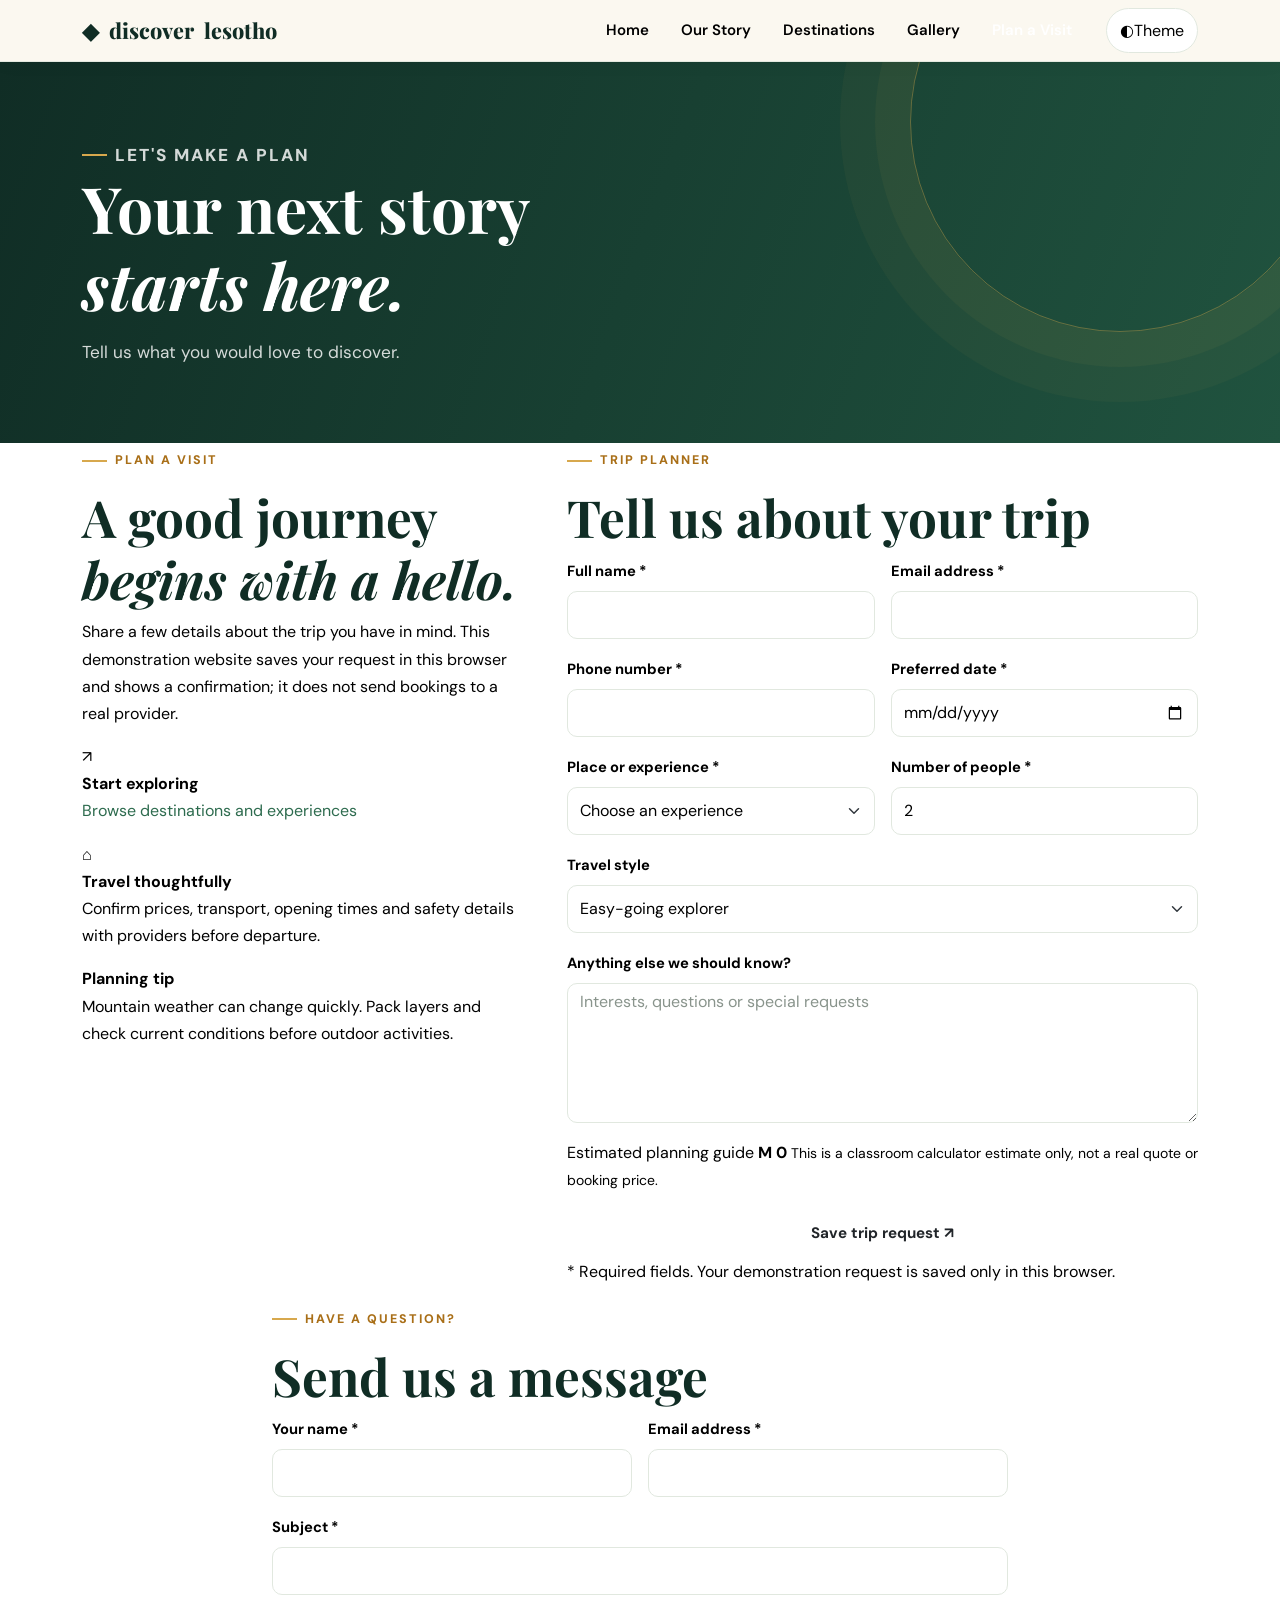
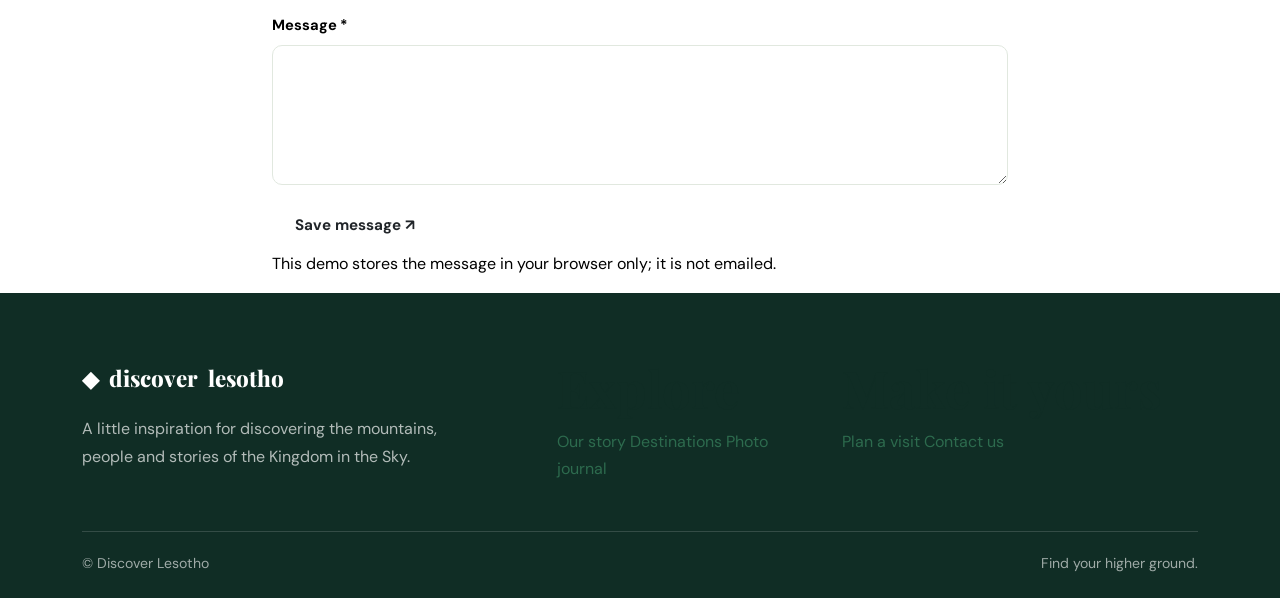
==== contact.html @ ea997140 "Add files via upload" ====
<!DOCTYPE html>
<html lang="en">
<head>
    <meta charset="UTF-8">
    <meta name="viewport" content="width=device-width, initial-scale=1">

    <meta
        name="description"
        content="Start planning a Lesotho trip or send Discover Lesotho a message."
    >

    <title>Plan a Visit | Discover Lesotho</title>

    <link rel="preconnect" href="https://fonts.googleapis.com">
    <link rel="preconnect" href="https://fonts.gstatic.com" crossorigin>

    <link
        href="https://fonts.googleapis.com/css2?family=DM+Sans:wght@400;500;600;700&family=Playfair+Display:wght@500;600;700&display=swap"
        rel="stylesheet"
    >

    <link
        href="https://cdn.jsdelivr.net/npm/bootstrap@5.3.3/dist/css/bootstrap.min.css"
        rel="stylesheet"
    >

    <link rel="stylesheet" href="css/style.css">

    <script src="script.js" defer></script>
</head>

<body>
    
    <a class="skip-link" href="#main-content">
        Skip to content
    </a>

    
    <nav
        class="navbar navbar-expand-lg site-nav sticky-top"
        aria-label="Main navigation"
    >
        <div class="container">

            <a class="navbar-brand brand-mark" href="index.html">
                <span class="brand-symbol">◆</span>
                discover<span>lesotho</span>
            </a>

            <button
                class="navbar-toggler"
                type="button"
                data-bs-toggle="collapse"
                data-bs-target="#mainNav"
                aria-controls="mainNav"
                aria-expanded="false"
                aria-label="Toggle navigation"
            >
                <span class="navbar-toggler-icon"></span>
            </button>

            <div class="collapse navbar-collapse" id="mainNav">
                <ul class="navbar-nav ms-auto align-items-lg-center gap-lg-1">

                    <li class="nav-item">
                        <a class="nav-link" href="index.html">Home</a>
                    </li>

                    <li class="nav-item">
                        <a class="nav-link" href="about.html">
                            Our Story
                        </a>
                    </li>

                    <li class="nav-item">
                        <a class="nav-link" href="destinations.html">
                            Destinations
                        </a>
                    </li>

                    <li class="nav-item">
                        <a class="nav-link" href="gallery.html">
                            Gallery
                        </a>
                    </li>

                    <li class="nav-item">
                        <a
                            class="nav-link active"
                            aria-current="page"
                            href="contact.html"
                        >
                            Plan a Visit
                        </a>
                    </li>

                    <li class="nav-item ms-lg-2">
                        <button
                            class="theme-toggle"
                            type="button"
                            data-theme-toggle
                            aria-label="Switch colour theme"
                        >
                            ◐ <span>Theme</span>
                        </button>
                    </li>

                </ul>
            </div>
        </div>
    </nav>

    <!-- Main Content -->
    <main id="main-content">

        <!-- Page Hero -->
        <section class="page-hero contact-hero">
            <div class="container">
                <p class="eyebrow light-eyebrow">
                    Let's make a plan
                </p>

                <h1>
                    Your next story<br>
                    <em>starts here.</em>
                </h1>

                <p>
                    Tell us what you would love to discover.
                </p>
            </div>
        </section>

        
        <section class="section-space">
            <div class="container">
                <div class="row g-5">

                    
                    <div class="col-lg-5">
                        <p class="eyebrow">Plan a visit</p>

                        <h2 class="section-title">
                            A good journey<br>
                            <em>begins with a hello.</em>
                        </h2>

                        <p class="section-lead">
                            Share a few details about the trip you have
                            in mind. This demonstration website saves
                            your request in this browser and shows a
                            confirmation; it does not send bookings to
                            a real provider.
                        </p>

                        <div class="contact-detail">
                            <span class="contact-icon">↗</span>

                            <div>
                                <strong>Start exploring</strong>

                                <p>
                                    <a href="destinations.html">
                                        Browse destinations and experiences
                                    </a>
                                </p>
                            </div>
                        </div>

                        <div class="contact-detail">
                            <span class="contact-icon">⌂</span>

                            <div>
                                <strong>Travel thoughtfully</strong>

                                <p>
                                    Confirm prices, transport, opening
                                    times and safety details with
                                    providers before departure.
                                </p>
                            </div>
                        </div>

                        <div class="notice-card">
                            <strong>Planning tip</strong>

                            <p>
                                Mountain weather can change quickly.
                                Pack layers and check current conditions
                                before outdoor activities.
                            </p>
                        </div>
                    </div>

                    
                    <div class="col-lg-7">
                        <div class="form-card">

                            <p class="eyebrow">Trip planner</p>

                            <h2 class="form-title">
                                Tell us about your trip
                            </h2>

                            <div
                                id="booking-alert"
                                class="alert d-none"
                                role="status"
                                aria-live="polite"
                            ></div>

                            <form id="booking-form" novalidate>
                                <div class="row g-3">

                                    <div class="col-md-6">
                                        <label
                                            class="form-label"
                                            for="booking-name"
                                        >
                                            Full name *
                                        </label>

                                        <input
                                            class="form-control"
                                            id="booking-name"
                                            name="name"
                                            type="text"
                                            autocomplete="name"
                                            minlength="2"
                                            required
                                        >

                                        <div class="invalid-feedback">
                                            Please enter your name
                                            (at least 2 characters).
                                        </div>
                                    </div>

                                    <div class="col-md-6">
                                        <label
                                            class="form-label"
                                            for="booking-email"
                                        >
                                            Email address *
                                        </label>

                                        <input
                                            class="form-control"
                                            id="booking-email"
                                            name="email"
                                            type="email"
                                            autocomplete="email"
                                            required
                                        >

                                        <div class="invalid-feedback">
                                            Enter a valid email address.
                                        </div>
                                    </div>

                                    <div class="col-md-6">
                                        <label
                                            class="form-label"
                                            for="booking-phone"
                                        >
                                            Phone number *
                                        </label>

                                        <input
                                            class="form-control"
                                            id="booking-phone"
                                            name="phone"
                                            type="tel"
                                            autocomplete="tel"
                                            inputmode="tel"
                                            pattern="[0-9+() -]{7,20}"
                                            required
                                        >

                                        <div class="invalid-feedback">
                                            Enter a phone number with
                                            at least 7 digits.
                                        </div>
                                    </div>

                                    <div class="col-md-6">
                                        <label
                                            class="form-label"
                                            for="booking-date"
                                        >
                                            Preferred date *
                                        </label>

                                        <input
                                            class="form-control"
                                            id="booking-date"
                                            name="date"
                                            type="date"
                                            required
                                        >

                                        <div class="invalid-feedback">
                                            Choose today or a future date.
                                        </div>
                                    </div>

                                    <div class="col-md-6">
                                        <label
                                            class="form-label"
                                            for="booking-place"
                                        >
                                            Place or experience *
                                        </label>

                                        <select
                                            class="form-select"
                                            id="booking-place"
                                            name="place"
                                            required
                                        >
                                            <option value="">
                                                Choose an experience
                                            </option>

                                            <option>
                                                Maletsunyane Falls
                                            </option>

                                            <option>
                                                Katse Dam
                                            </option>

                                            <option>
                                                Highland Passes
                                            </option>

                                            <option>
                                                Sehlabathebe
                                            </option>

                                            <option>
                                                Maseru culture
                                            </option>

                                            <option>
                                                Pony trekking
                                            </option>

                                            <option>
                                                Not sure yet
                                            </option>
                                        </select>

                                        <div class="invalid-feedback">
                                            Please select an experience.
                                        </div>
                                    </div>

                                    <div class="col-md-6">
                                        <label
                                            class="form-label"
                                            for="booking-guests"
                                        >
                                            Number of people *
                                        </label>

                                        <input
                                            class="form-control"
                                            id="booking-guests"
                                            name="guests"
                                            type="number"
                                            min="1"
                                            max="30"
                                            value="2"
                                            required
                                        >

                                        <div class="invalid-feedback">
                                            Choose between 1 and 30 people.
                                        </div>
                                    </div>

                                    <div class="col-12">
                                        <label
                                            class="form-label"
                                            for="booking-style"
                                        >
                                            Travel style
                                        </label>

                                        <select
                                            class="form-select"
                                            id="booking-style"
                                            name="style"
                                        >
                                            <option value="standard">
                                                Easy-going explorer
                                            </option>

                                            <option value="adventure">
                                                Outdoor adventure
                                            </option>

                                            <option value="culture">
                                                Culture and heritage
                                            </option>

                                            <option value="family">
                                                Family-friendly trip
                                            </option>
                                        </select>
                                    </div>

                                    <div class="col-12">
                                        <label
                                            class="form-label"
                                            for="booking-notes"
                                        >
                                            Anything else we should know?
                                        </label>

                                        <textarea
                                            class="form-control"
                                            id="booking-notes"
                                            name="notes"
                                            rows="3"
                                            maxlength="500"
                                            placeholder="Interests, questions or special requests"
                                        ></textarea>
                                    </div>

                                    <!-- Estimated Cost -->
                                    <div class="col-12">
                                        <div class="estimate-box">
                                            <span>
                                                Estimated planning guide
                                            </span>

                                            <strong id="booking-estimate">
                                                M 0
                                            </strong>

                                            <small>
                                                This is a classroom calculator
                                                estimate only, not a real
                                                quote or booking price.
                                            </small>
                                        </div>
                                    </div>

                                    <!-- Submit Trip Request -->
                                    <div class="col-12">
                                        <button
                                            class="btn btn-forest w-100"
                                            type="submit"
                                        >
                                            Save trip request
                                            <span aria-hidden="true">↗</span>
                                        </button>

                                        <p class="form-footnote">
                                            * Required fields. Your
                                            demonstration request is saved
                                            only in this browser.
                                        </p>
                                    </div>

                                </div>
                            </form>
                        </div>
                    </div>

                </div>
            </div>
        </section>

        
        <section
            class="contact-form-section section-space"
            id="contact-form"
        >
            <div class="container">
                <div class="row justify-content-center">

                    <div class="col-lg-8">
                        <div class="form-card">

                            <p class="eyebrow">Have a question?</p>

                            <h2 class="form-title">
                                Send us a message
                            </h2>

                            <div
                                id="contact-alert"
                                class="alert d-none"
                                role="status"
                                aria-live="polite"
                            ></div>

                            <form
                                id="contact-form-element"
                                novalidate
                            >
                                <div class="row g-3">

                                    <div class="col-md-6">
                                        <label
                                            class="form-label"
                                            for="contact-name"
                                        >
                                            Your name *
                                        </label>

                                        <input
                                            class="form-control"
                                            id="contact-name"
                                            name="name"
                                            type="text"
                                            autocomplete="name"
                                            minlength="2"
                                            required
                                        >

                                        <div class="invalid-feedback">
                                            Please enter your name.
                                        </div>
                                    </div>

                                    <div class="col-md-6">
                                        <label
                                            class="form-label"
                                            for="contact-email"
                                        >
                                            Email address *
                                        </label>

                                        <input
                                            class="form-control"
                                            id="contact-email"
                                            name="email"
                                            type="email"
                                            autocomplete="email"
                                            required
                                        >

                                        <div class="invalid-feedback">
                                            Enter a valid email address.
                                        </div>
                                    </div>

                                    <div class="col-12">
                                        <label
                                            class="form-label"
                                            for="contact-subject"
                                        >
                                            Subject *
                                        </label>

                                        <input
                                            class="form-control"
                                            id="contact-subject"
                                            name="subject"
                                            type="text"
                                            minlength="3"
                                            required
                                        >

                                        <div class="invalid-feedback">
                                            Please add a short subject.
                                        </div>
                                    </div>

                                    <div class="col-12">
                                        <label
                                            class="form-label"
                                            for="contact-message"
                                        >
                                            Message *
                                        </label>

                                        <textarea
                                            class="form-control"
                                            id="contact-message"
                                            name="message"
                                            rows="4"
                                            minlength="10"
                                            maxlength="1000"
                                            required
                                        ></textarea>

                                        <div class="invalid-feedback">
                                            Please write at least
                                            10 characters.
                                        </div>
                                    </div>

                                    <!-- Submit Contact Message -->
                                    <div class="col-12">
                                        <button
                                            class="btn btn-forest"
                                            type="submit"
                                        >
                                            Save message
                                            <span aria-hidden="true">↗</span>
                                        </button>

                                        <p class="form-footnote">
                                            This demo stores the message
                                            in your browser only; it is
                                            not emailed.
                                        </p>
                                    </div>

                                </div>
                            </form>

                        </div>
                    </div>

                </div>
            </div>
        </section>

    </main>

    
    <footer class="site-footer">
        <div class="container">
            <div class="row g-4">

                <div class="col-lg-5">
                    <a
                        class="navbar-brand brand-mark footer-brand"
                        href="index.html"
                    >
                        <span class="brand-symbol">◆</span>
                        discover<span>lesotho</span>
                    </a>

                    <p class="footer-description">
                        A little inspiration for discovering the mountains,
                        people and stories of the Kingdom in the Sky.
                    </p>
                </div>

                <div class="col-6 col-lg-3">
                    <h2 class="footer-heading">Explore</h2>

                    <a href="about.html">Our story</a>
                    <a href="destinations.html">Destinations</a>
                    <a href="gallery.html">Photo journal</a>
                </div>

                <div class="col-6 col-lg-4">
                    <h2 class="footer-heading">Make it yours</h2>

                    <a href="contact.html">Plan a visit</a>
                    <a href="#contact-form">Contact us</a>
                </div>

            </div>

            <div class="footer-bottom">
                <span>
                    © <span data-year></span> Discover Lesotho
                </span>

                <span>Find your higher ground.</span>
            </div>
        </div>
    </footer>

    <!-- Bootstrap JavaScript -->
    <script src="https://cdn.jsdelivr.net/npm/bootstrap@5.3.3/dist/js/bootstrap.bundle.min.js"></script>
</body>
</html>
---- css/style.css ----
@import url('https://fonts.googleapis.com/css2?family=DM+Sans:wght@400;500;600;700;800&family=Playfair+Display:wght@500;600;700;800&display=swap');

   

:root {
  --green-950: #102d25;
  --green-900: #153d31;
  --green-800: #20533
  f;
  --green-700: #2d6b4e;
  --green-600: #39845d;
  --green-100: #e5f0e7;
  --green-50: #f3f8f3;

  --gold-700: #a96f18;
  --gold-600: #c18b2e;
  --gold-500: #d7a84d;
  --gold-100: #f8edcf;

  --cream: #fbf8f0
  --ink: #1d2924;
  --muted: #68756d;
  --border: #e1e8df;
  --surface: #ffffff;
  --surface-soft: #f5f7f2;

  --shadow-sm: 0 5px 18px rgba(16, 45, 37, 0.07);
  --shadow-md: 0 14px 35px rgba(16, 45, 37, 0.12);
  --shadow-lg: 0 22px 55px rgba(16, 45, 37, 0.2);

  --radius-sm: 10px;
  --radius-md: 18px;
  --radius-lg: 28px;
  --radius-pill: 999px;

  --transition: 0.25s ease;
}

  

* {
  box-sizing: border-box;
}

html {
  scroll-behavior: smooth;
  scroll-padding-top: 90px;
}

body {
  margin: 0;
  background: var(--cream);
  color: var(--ink);
  font-family: 'DM Sans', sans-serif;
  font-size: 16px;
  line-height: 1.7;
  transition: background-color var(--transition), color var(--transition);
}

img {
  display: block;
  max-width: 100%;
}

a {
  color: var(--green-700);
  text-decoration: none;
  transition: color var(--transition);
}

a:hover {
  color: var(--gold-700);
}

button,
input,
select,
textarea {
  font: inherit;
}

button {
  cursor: pointer;
}

h1,
h2,
h3,
h4,
h5,
h6 {
  margin-top: 0;
  color: var(--green-950);
  font-family: 'Playfair Display', serif;
  font-weight: 700;
  line-height: 1.2;
}

h1 {
  font-size: clamp(2.5rem, 6vw, 5rem);
}

h2 {
  font-size: clamp(2rem, 4vw, 3.2rem);
}

h3 {
  font-size: clamp(1.35rem, 2.5vw, 1.8rem);
}

p {
  margin-top: 0;
}

::selection {
  background: var(--gold-500);
  color: var(--green-950);
}

:focus-visible {
  outline: 3px solid var(--gold-500);
  outline-offset: 4px;
}


   

.skip-link {
  position: absolute;
  top: -100px;
  left: 16px;
  z-index: 2000;
  padding: 12px 18px;
  border-radius: var(--radius-sm);
  background: var(--green-950);
  color: #ffffff;
}

.skip-link:focus {
  top: 12px;
}


   

.site-nav {
  position: sticky;
  top: 0;
  z-index: 1030;
  background: rgba(251, 248, 240, 0.96);
  border-bottom: 1px solid rgba(225, 232, 223, 0.9);
  box-shadow: 0 3px 16px rgba(16, 45, 37, 0.04);
  backdrop-filter: blur(14px);
}

.site-nav .navbar {
  padding-top: 13px;
  padding-bottom: 13px;
}

.site-nav .navbar-brand {
  display: inline-flex;
  align-items: center;
  gap: 10px;
  color: var(--green-950);
  font-family: 'Playfair Display', serif;
  font-size: 1.35rem;
  font-weight: 800;
}

.brand-mark {
  display: inline-grid;
  width: 40px;
  height: 40px;
  place-items: center;
  border-radius: 13px;
  background: var(--green-800);
  color: var(--gold-500);
  font-family: 'DM Sans', sans-serif;
  font-weight: 800;
}

.site-nav .navbar-nav {
  align-items: center;
  gap: 5px;
}

.site-nav .nav-link {
  padding: 9px 14px !important;
  border-radius: var(--radius-pill);
  color: var(--ink);
  font-size: 0.94rem;
  font-weight: 600;
  transition: all var(--transition);
}

.site-nav .nav-link:hover,
.site-nav .nav-link:focus {
  background: var(--green-100);
  color: var(--green-800);
  transform: translateY(-1px);
}

.site-nav .nav-link.active {
  background: var(--green-800);
  color: #ffffff;
}

.theme-toggle {
  display: inline-flex;
  align-items: center;
  justify-content: center;
  min-width: 43px;
  min-height: 43px;
  margin-left: 8px;
  padding: 8px 13px;
  border: 1px solid var(--border);
  border-radius: var(--radius-pill);
  background: var(--surface);
  color: var(--ink);
  transition: all var(--transition);
}

.theme-toggle:hover {
  border-color: var(--gold-500);
  background: var(--gold-100);
  transform: rotate(-5deg);
}


  

.btn {
  padding: 12px 22px;
  border-radius: var(--radius-pill);
  font-size: 0.95rem;
  font-weight: 700;
  transition: transform var(--transition), box-shadow var(--transition), background-color var(--transition);
}

.btn:hover {
  transform: translateY(-2px);
}

.btn-primary {
  border: 1px solid var(--green-800);
  background: var(--green-800);
  color: #ffffff;
}

.btn-primary:hover,
.btn-primary:focus {
  border-color: var(--green-950);
  background: var(--green-950);
  color: #ffffff;
  box-shadow: var(--shadow-sm);
}

.btn-outline-primary {
  border: 1px solid var(--green-800);
  background: transparent;
  color: var(--green-800);
}

.btn-outline-primary:hover,
.btn-outline-primary:focus {
  border-color: var(--green-800);
  background: var(--green-800);
  color: #ffffff;
}

.btn-gold {
  border: 1px solid var(--gold-500);
  background: var(--gold-500);
  color: var(--green-950);
}

.btn-gold:hover,
.btn-gold:focus {
  border-color: var(--gold-600);
  background: var(--gold-600);
  color: #ffffff;
}

.btn-light {
  border: 1px solid #ffffff;
  background: #ffffff;
  color: var(--green-950);
}

.btn-light:hover {
  background: var(--gold-100);
  color: var(--green-950);
}



.section {
  padding: 85px 0;
}

.section-sm {
  padding: 55px 0;
}

.section-heading {
  max-width: 760px;
  margin: 0 auto 42px;
  text-align: center;
}

.section-heading h2 {
  margin-bottom: 15px;
}

.section-heading > p:not(.eyebrow) {
  margin-bottom: 0;
  color: var(--muted);
}

.eyebrow {
  display: inline-flex;
  align-items: center;
  gap: 8px;
  margin-bottom: 16px;
  color: var(--gold-700);
  font-size: 0.78rem;
  font-weight: 800;
  letter-spacing: 2px;
  text-transform: uppercase;
}

.eyebrow::before {
  width: 25px;
  height: 2px;
  flex-shrink: 0;
  background: var(--gold-500);
  content: '';
}

.text-muted-custom {
  color: var(--muted);
}

.bg-soft {
  background: var(--surface-soft);
}

.rounded-custom {
  border-radius: var(--radius-lg);
}


.hero {
  position: relative;
  display: flex;
  min-height: 660px;
  align-items: center;
  overflow: hidden;
  padding: 90px 0;
  background:
    linear-gradient(
      90deg,
      rgba(10, 32, 25, 0.88) 0%,
      rgba(10, 32, 25, 0.68) 48%,
      rgba(10, 32, 25, 0.22) 100%
    ),
    url('../images/afriski.jpeg') center 45% / cover no-repeat;
  color: #ffffff;
}

.hero::after {
  position: absolute;
  right: -100px;
  bottom: -180px;
  width: 450px;
  height: 450px;
  border: 1px solid rgba(255, 255, 255, 0.18);
  border-radius: 50%;
  content: '';
  pointer-events: none;
}

.hero-content {
  position: relative;
  z-index: 1;
  max-width: 760px;
}

.hero .eyebrow {
  color: var(--gold-500);
}

.hero h1 {
  max-width: 800px;
  margin-bottom: 24px;
  color: #ffffff;
  font-size: clamp(3rem, 7vw, 6rem);
  letter-spacing: -2px;
}

.hero h1 span {
  color: var(--gold-500);
}

.hero p {
  max-width: 650px;
  margin-bottom: 30px;
  color: rgba(255, 255, 255, 0.9);
  font-size: clamp(1rem, 2vw, 1.2rem);
}

.hero-actions {
  display: flex;
  flex-wrap: wrap;
  gap: 13px;
}

.hero-note {
  display: flex;
  align-items: center;
  gap: 10px;
  margin-top: 35px;
  color: rgba(255, 255, 255, 0.86);
  font-size: 0.9rem;
}

.hero-note strong {
  color: var(--gold-500);
}



.page-hero {
  position: relative;
  display: flex;
  min-height: 320px;
  align-items: center;
  overflow: hidden;
  padding: 75px 0;
  background: linear-gradient(110deg, #102d25, #20533f);
  color: #ffffff;
}

.page-hero::after {
  position: absolute;
  top: -150px;
  right: -50px;
  width: 420px;
  height: 420px;
  border: 1px solid rgba(215, 168, 77, 0.4);
  border-radius: 50%;
  box-shadow: 0 0 0 35px rgba(215, 168, 77, 0.05), 0 0 0 70px rgba(215, 168, 77, 0.04);
  content: '';
  pointer-events: none;
}

.page-hero .container {
  position: relative;
  z-index: 1;
}

.page-hero h1 {
  margin-bottom: 15px;
  color: #ffffff;
  font-size: clamp(2.5rem, 5vw, 4.3rem);
}

.page-hero p {
  max-width: 690px;
  margin-bottom: 0;
  color: rgba(255, 255, 255, 0.82);
  font-size: 1.08rem;
}


   

.destination-card,
.feature-card,
.service-card,
.activity-card {
  height: 100%;
  overflow: hidden;
  border: 1px solid var(--border);
  border-radius: var(--radius-md);
  background: var(--surface);
  box-shadow: var(--shadow-sm);
  transition: transform var(--transition), box-shadow var(--transition), border-color var(--transition);
}

.destination-card:hover,
.feature-card:hover,
.service-card:hover,
.activity-card:hover {
  transform: translateY(-7px);
  border-color: rgba(193, 139, 46, 0.55);
  box-shadow: var(--shadow-md);
}

.destination-card img,
.feature-card img,
.service-card img,
.activity-card img {
  width: 100%;
  height: 240px;
  object-fit: cover;
  transition: transform 0.5s ease;
}

.destination-card:hover img,
.feature-card:hover img,
.service-card:hover img,
.activity-card:hover img {
  transform: scale(1.045);
}

.card-image-wrap {
  position: relative;
  overflow: hidden;
}

.card-image-wrap img {
  width: 100%;
  height: 240px;
  object-fit: cover;
}

.card-tag {
  position: absolute;
  right: 14px;
  bottom: 14px;
  padding: 6px 12px;
  border: 1px solid rgba(255, 255, 255, 0.4);
  border-radius: var(--radius-pill);
  background: rgba(16, 45, 37, 0.88);
  color: #ffffff;
  font-size: 0.75rem;
  font-weight: 700;
  backdrop-filter: blur(8px);
}

.card-body-custom {
  padding: 24px;
}

.card-body-custom h3 {
  margin-bottom: 12px;
}

.card-body-custom p {
  margin-bottom: 18px;
  color: var(--muted);
}

.card-link {
  display: inline-flex;
  align-items: center;
  gap: 8px;
  color: var(--green-700);
  font-weight: 800;
}

.card-link:hover {
  gap: 13px;
  color: var(--gold-700);
}


.about-image {
  width: 100%;
  min-height: 360px;
  max-height: 540px;
  border-radius: var(--radius-lg);
  object-fit: cover;
  box-shadow: var(--shadow-md);
}

.about-content h2 {
  margin-bottom: 20px;
}

.about-content p {
  color: var(--muted);
}

.about-highlight {
  display: flex;
  gap: 14px;
  align-items: flex-start;
  margin-top: 25px;
}

.about-highlight-icon {
  display: grid;
  flex: 0 0 48px;
  width: 48px;
  height: 48px;
  place-items: center;
  border-radius: 15px;
  background: var(--green-100);
  color: var(--green-800);
  font-size: 1.25rem;
}

.about-highlight h3 {
  margin-bottom: 5px;
  font-family: 'DM Sans', sans-serif;
  font-size: 1.05rem;
  font-weight: 800;
}

.about-highlight p {
  margin-bottom: 0;
  font-size: 0.95rem;
}



.destinations-section {
  padding-top: 75px;
  padding-bottom: 75px;
  background: var(--cream);
}

.destinations-section .section-heading {
  max-width: 800px;
  margin: 0 auto 38px;
}

.destinations-section .section-heading h2 {
  margin-bottom: 18px;
}

.destinations-section .section-heading > p:not(.eyebrow) {
  color: var(--muted);
}



.search-container {
  max-width: 720px;
  margin: 0 auto 25px;
  padding: 22px;
  border: 1px solid var(--border);
  border-radius: var(--radius-md);
  background: var(--surface);
  box-shadow: var(--shadow-sm);
}

.search-container .form-label {
  display: block;
  margin-bottom: 10px;
  color: var(--ink);
  font-size: 0.94rem;
  font-weight: 700;
}

#destination-search {
  width: 100%;
  min-height: 52px;
  padding: 12px 17px;
  border: 1px solid var(--border);
  border-radius: var(--radius-sm);
  background: var(--surface-soft);
  color: var(--ink);
  transition: border-color var(--transition), box-shadow var(--transition);
}

#destination-search::placeholder {
  color: #89948c;
}

#destination-search:focus {
  border-color: var(--green-600);
  outline: none;
  box-shadow: 0 0 0 4px rgba(57, 132, 93, 0.13);
}

/* Category filter buttons */

.destinations-section .filter-buttons {
  display: flex;
  flex-wrap: wrap;
  justify-content: center;
  gap: 10px;
  margin: 0 0 24px;
}

.destinations-section .filter-buttons button {
  min-width: 85px;
  padding: 10px 20px;
  border: 1px solid var(--border);
  border-radius: var(--radius-pill);
  background: var(--surface);
  color: var(--ink);
  font-size: 0.9rem;
  font-weight: 700;
  transition: background-color var(--transition), color var(--transition), border-color var(--transition), transform var(--transition);
}

.destinations-section .filter-buttons button:hover {
  transform: translateY(-2px);
  border-color: var(--green-700);
  background: var(--green-100);
  color: var(--green-800);
}

.destinations-section .filter-buttons button.active {
  border-color: var(--green-800);
  background: var(--green-800);
  color: #ffffff;
}

.destinations-section .filter-buttons button:focus-visible {
  outline: 3px solid var(--gold-500);
  outline-offset: 3px;
}

/* Result count */

#results-count {
  margin: 0 0 25px;
  color: var(--muted);
  font-size: 0.93rem;
  font-weight: 600;
}



#destination-grid {
  align-items: stretch;
}



#destination-grid .destination-item {
  display: flex;
  min-width: 0;
  animation: destinationAppear 0.4s ease both;
}

#destination-grid .destination-card {
  display: flex;
  width: 100%;
  height: 100%;
  flex-direction: column;
  overflow: hidden;
  border: 1px solid var(--border);
  border-radius: var(--radius-md);
  background: var(--surface);
  box-shadow: var(--shadow-sm);
  transition: transform var(--transition), box-shadow var(--transition), border-color var(--transition);
}

#destination-grid .destination-card:hover {
  transform: translateY(-7px);
  border-color: rgba(193, 139, 46, 0.6);
  box-shadow: var(--shadow-md);
}

/* Destination photographs */

#destination-grid .destination-card > img {
  display: block;
  width: 100%;
  height: 245px;
  flex-shrink: 0;
  object-fit: cover;
  transition: transform 0.55s ease;
}

#destination-grid .destination-card:hover > img {
  transform: scale(1.045);
}



#destination-grid .destination-card .card-body {
  display: flex;
  flex: 1;
  flex-direction: column;
  align-items: flex-start;
  padding: 25px;
}

#destination-grid .destination-card .eyebrow {
  margin-bottom: 12px;
  font-size: 0.7rem;
  letter-spacing: 1.4px;
}

#destination-grid .destination-card .card-title {
  margin-bottom: 13px;
  color: var(--green-950);
  font-family: 'Playfair Display', serif;
  font-size: 1.55rem;
  font-weight: 700;
}

#destination-grid .destination-card .card-text {
  flex: 1;
  margin-bottom: 22px;
  color: var(--muted);
  font-size: 0.95rem;
  line-height: 1.8;
}

#destination-grid .destination-card .btn {
  margin-top: auto;
  align-self: flex-start;
}



#no-results {
  margin-top: 25px;
  padding: 40px 20px;
  border: 1px dashed var(--border);
  border-radius: var(--radius-md);
  background: var(--surface-soft);
  color: var(--muted);
  text-align: center;
}

#no-results[hidden] {
  display: none !important;
}

#no-results h3 {
  margin-bottom: 10px;
  color: var(--green-950);
  font-size: 1.5rem;
}

#no-results p {
  margin-bottom: 0;
}

@keyframes destinationAppear {
  from {
    opacity: 0;
    transform: translateY(12px);
  }


  to {
    opacity: 1;
    transform: translateY(0);
  }
}


   

.gallery-grid {
  display: grid;
  grid-template-columns: repeat(3, minmax(0, 1fr));
  gap: 20px;
}

.gallery-item {
  position: relative;
  min-width: 0;
  overflow: hidden;
  border: 1px solid var(--border);
  border-radius: var(--radius-md);
  background: var(--surface);
  box-shadow: var(--shadow-sm);
  transition: transform var(--transition), box-shadow var(--transition);
}

.gallery-item:hover {
  transform: translateY(-5px);
  box-shadow: var(--shadow-md);
}

.gallery-image-button {
  position: relative;
  display: block;
  width: 100%;
  overflow: hidden;
  padding: 0;
  border: 0;
  background: var(--green-950);
  text-align: left;
}

.gallery-image-button img {
  width: 100%;
  height: 260px;
  object-fit: cover;
  transition: transform 0.55s ease, opacity var(--transition);
}

.gallery-image-button:hover img {
  opacity: 0.86;
  transform: scale(1.07);
}

.gallery-image-button::after {
  position: absolute;
  right: 16px;
  bottom: 16px;
  display: grid;
  width: 42px;
  height: 42px;
  place-items: center;
  border: 1px solid rgba(255, 255, 255, 0.4);
  border-radius: 50%;
  background: rgba(16, 45, 37, 0.82);
  color: #ffffff;
  content: '+';
  font-size: 1.6rem;
  line-height: 1;
  transition: transform var(--transition);
}

.gallery-image-button:hover::after {
  transform: rotate(90deg);
}

.gallery-caption {
  padding: 17px 19px;
}

.gallery-caption h3 {
  margin-bottom: 5px;
  font-family: 'DM Sans', sans-serif;
  font-size: 1.05rem;
  font-weight: 800;
}

.gallery-caption p {
  margin-bottom: 0;
  color: var(--muted);
  font-size: 0.9rem;
}

.gallery-modal-image {
  width: 100%;
  max-height: 75vh;
  border-radius: var(--radius-sm);
  object-fit: contain;
}



.form-panel {
  padding: clamp(24px, 4vw, 42px);
  border: 1px solid var(--border);
  border-radius: var(--radius-lg);
  background: var(--surface);
  box-shadow: var(--shadow-md);
}

.form-panel h2 {
  margin-bottom: 12px;
}

.form-panel > p {
  margin-bottom: 28px;
  color: var(--muted);
}

.form-label {
  margin-bottom: 7px;
  color: var(--ink);
  font-size: 0.92rem;
  font-weight: 700;
}

.form-control,
.form-select {
  min-height: 48px;
  border: 1px solid var(--border);
  border-radius: var(--radius-sm);
  background-color: var(--surface);
  color: var(--ink);
}

textarea.form-control {
  min-height: 140px;
  resize: vertical;
}

.form-control::placeholder {
  color: #89948c;
}

.form-control:focus,
.form-select:focus {
  border-color: var(--green-600);
  background-color: var(--surface);
  color: var(--ink);
  box-shadow: 0 0 0 4px rgba(57, 132, 93, 0.13);
}

.form-text {
  color: var(--muted);
}

.form-check-input:checked {
  border-color: var(--green-700);
  background-color: var(--green-700);
}

.form-alert {
  margin-top: 18px;
  padding: 14px 16px;
  border-radius: var(--radius-sm);
}

.booking-estimate {
  display: flex;
  align-items: center;
  justify-content: space-between;
  gap: 15px;
  margin-top: 20px;
  padding: 18px;
  border: 1px solid rgba(193, 139, 46, 0.4);
  border-radius: var(--radius-md);
  background: var(--gold-100);
  color: var(--green-950);
}

.booking-estimate strong {
  font-size: 1.35rem;
}


   

.contact-card {
  height: 100%;
  padding: 25px;
  border: 1px solid var(--border);
  border-radius: var(--radius-md);
  background: var(--surface);
  transition: transform var(--transition), box-shadow var(--transition);
}

.contact-card:hover {
  transform: translateY(-4px);
  box-shadow: var(--shadow-sm);
}

.contact-card-icon {
  display: grid;
  width: 50px;
  height: 50px;
  margin-bottom: 18px;
  place-items: center;
  border-radius: 15px;
  background: var(--green-100);
  color: var(--green-800);
  font-size: 1.3rem;
}

.contact-card h3 {
  margin-bottom: 8px;
  font-family: 'DM Sans', sans-serif;
  font-size: 1.08rem;
  font-weight: 800;
}

.contact-card p {
  margin-bottom: 0;
  color: var(--muted);
}


   

.cta-section {
  position: relative;
  overflow: hidden;
  padding: 75px 0;
  background:
    radial-gradient(circle at 90% 15%, rgba(215, 168, 77, 0.18), transparent 25%),
    var(--green-900);
  color: #ffffff;
}

.cta-section h2 {
  margin-bottom: 15px;
  color: #ffffff;
}

.cta-section p {
  max-width: 650px;
  margin-bottom: 25px;
  color: rgba(255, 255, 255, 0.8);
}

.cta-section .eyebrow {
  color: var(--gold-500);
}



.accordion-item {
  overflow: hidden;
  border: 1px solid var(--border);
  background: var(--surface);
}

.accordion-item:first-of-type {
  border-radius: var(--radius-sm) var(--radius-sm) 0 0;
}

.accordion-item:last-of-type {
  border-radius: 0 0 var(--radius-sm) var(--radius-sm);
}

.accordion-button {
  padding: 18px 20px;
  background: var(--surface);
  color: var(--ink);
  font-weight: 700;
}

.accordion-button:not(.collapsed) {
  background: var(--green-100);
  color: var(--green-900);
  box-shadow: none;
}

.accordion-button:focus {
  border-color: var(--green-600);
  box-shadow: 0 0 0 3px rgba(57, 132, 93, 0.13);
}

.accordion-body {
  background: var(--surface);
  color: var(--muted);
}


   

.table-responsive {
  overflow-x: auto;
  border: 1px solid var(--border);
  border-radius: var(--radius-md);
}

.table {
  margin-bottom: 0;
  color: var(--ink);
  vertical-align: middle;
}

.table thead th {
  padding: 15px;
  border-bottom: 0;
  background: var(--green-900);
  color: #ffffff;
  font-size: 0.9rem;
  white-space: nowrap;
}

.table tbody td {
  padding: 14px 15px;
  border-color: var(--border);
  background: var(--surface);
}



.site-footer {
  padding: 65px 0 22px;
  background: #102d25;
  color: rgba(255, 255, 255, 0.78);
}

.site-footer h3,
.site-footer h4 {
  margin-bottom: 18px;
  color: #ffffff;
  font-family: 'DM Sans', sans-serif;
  font-size: 1.05rem;
  font-weight: 800;
}

.footer-brand {
  display: inline-flex;
  align-items: center;
  gap: 10px;
  margin-bottom: 17px;
  color: #ffffff;
  font-family: 'Playfair Display', serif;
  font-size: 1.4rem;
  font-weight: 800;
}

.footer-brand:hover {
  color: var(--gold-500);
}

.footer-description {
  max-width: 360px;
  color: rgba(255, 255, 255, 0.68);
}

.footer-links {
  display: grid;
  gap: 10px;
  padding: 0;
  list-style: none;
}

.footer-links a {
  color: rgba(255, 255, 255, 0.75);
}

.footer-links a:hover {
  padding-left: 4px;
  color: var(--gold-500);
}

.footer-bottom {
  display: flex;
  flex-wrap: wrap;
  align-items: center;
  justify-content: space-between;
  gap: 12px;
  margin-top: 45px;
  padding-top: 20px;
  border-top: 1px solid rgba(255, 255, 255, 0.15);
  color: rgba(255, 255, 255, 0.6);
  font-size: 0.88rem;
}

.footer-bottom p {
  margin-bottom: 0;
}


   

.badge-soft {
  display: inline-block;
  padding: 6px 11px;
  border-radius: var(--radius-pill);
  background: var(--green-100);
  color: var(--green-800);
  font-size: 0.78rem;
  font-weight: 800;
}

.divider-gold {
  width: 65px;
  height: 4px;
  margin: 18px 0 22px;
  border-radius: var(--radius-pill);
  background: var(--gold-500);
}

.shadow-custom {
  box-shadow: var(--shadow-md);
}


   

body.dark-mode {
  --cream: #111a16;
  --ink: #edf3ee;
  --muted: #a8b7ad;
  --border: #304238;
  --surface: #1a2620;
  --surface-soft: #202f27;
  --green-950: #e8f0e9;
  --green-900: #d9e8dc;
  --green-800: #b6d4bd;
  --green-700: #9cc5a6;
  --green-100: #293d30;
  --green-50: #1a2620;
  --gold-100: #3b3322;

  background: var(--cream);
  color: var(--ink);
}

body.dark-mode h1,
body.dark-mode h2,
body.dark-mode h3,
body.dark-mode h4,
body.dark-mode h5,
body.dark-mode h6 {
  color: var(--green-950);
}

body.dark-mode .site-nav {
  background: rgba(17, 26, 22, 0.96);
  border-bottom-color: var(--border);
}

body.dark-mode .site-nav .navbar-brand,
body.dark-mode .site-nav .nav-link {
  color: var(--ink);
}

body.dark-mode .site-nav .nav-link:hover,
body.dark-mode .site-nav .nav-link:focus {
  background: var(--green-100);
  color: var(--green-950);
}

body.dark-mode .site-nav .nav-link.active {
  background: var(--green-700);
  color: #101a14;
}

body.dark-mode .theme-toggle {
  border-color: var(--border);
  background: var(--surface);
  color: var(--ink);
}

body.dark-mode .theme-toggle:hover {
  background: var(--gold-100);
}

body.dark-mode .btn-primary {
  border-color: var(--green-700);
  background: var(--green-700);
  color: #101a14;
}

body.dark-mode .btn-primary:hover {
  border-color: var(--green-800);
  background: var(--green-800);
  color: #101a14;
}

body.dark-mode .btn-outline-primary {
  border-color: var(--green-700);
  color: var(--green-800);
}

body.dark-mode .btn-outline-primary:hover {
  background: var(--green-700);
  color: #101a14;
}

body.dark-mode .hero {
  background:
    linear-gradient(
      90deg,
      rgba(7, 17, 12, 0.88) 0%,
      rgba(7, 17, 12, 0.67) 48%,
      rgba(7, 17, 12, 0.28) 100%
    ),
    url('../images/afriski.jpeg') center 45% / cover no-repeat;
}

body.dark-mode .page-hero {
  background: linear-gradient(110deg, #0d2018, #1b3828);
}

body.dark-mode .page-hero h1,
body.dark-mode .cta-section h2 {
  color: #ffffff;
}

body.dark-mode .destination-card,
body.dark-mode .feature-card,
body.dark-mode .service-card,
body.dark-mode .activity-card,
body.dark-mode .gallery-item,
body.dark-mode .form-panel,
body.dark-mode .contact-card,
body.dark-mode .search-container {
  border-color: var(--border);
  background: var(--surface);
}

body.dark-mode .card-body-custom p,
body.dark-mode .gallery-caption p,
body.dark-mode .section-heading > p:not(.eyebrow) {
  color: var(--muted);
}

body.dark-mode #destination-search,
body.dark-mode .form-control,
body.dark-mode .form-select {
  border-color: var(--border);
  background-color: var(--surface-soft);
  color: var(--ink);
}

body.dark-mode #destination-search::placeholder,
body.dark-mode .form-control::placeholder {
  color: #9eada3;
}

body.dark-mode .destinations-section .filter-buttons button {
  border-color: var(--border);
  background: var(--surface);
  color: var(--ink);
}

body.dark-mode .destinations-section .filter-buttons button:hover {
  background: var(--green-100);
  color: var(--green-950);
}

body.dark-mode .destinations-section .filter-buttons button.active {
  border-color: var(--green-700);
  background: var(--green-700);
  color: #101a14;
}

body.dark-mode #destination-grid .destination-card .card-title,
body.dark-mode #no-results h3 {
  color: var(--green-950);
}

body.dark-mode #destination-grid .destination-card .card-text,
body.dark-mode #results-count {
  color: var(--muted);
}

body.dark-mode #no-results {
  border-color: var(--border);
  background: var(--surface-soft);
}

body.dark-mode .booking-estimate {
  border-color: #69552e;
  background: var(--gold-100);
  color: var(--ink);
}

body.dark-mode .accordion-item,
body.dark-mode .accordion-button,
body.dark-mode .accordion-body,
body.dark-mode .table tbody td {
  border-color: var(--border);
  background: var(--surface);
  color: var(--ink);
}

body.dark-mode .accordion-button:not(.collapsed) {
  background: var(--green-100);
  color: var(--green-950);
}

body.dark-mode .bg-soft {
  background: var(--surface-soft);
}

body.dark-mode .about-highlight-icon,
body.dark-mode .contact-card-icon {
  background: var(--green-100);
  color: var(--green-800);
}


  

@media (max-width: 991.98px) {
  .site-nav .navbar-nav {
    align-items: stretch;
    gap: 4px;
    padding-top: 14px;
  }

  .site-nav .nav-link {
    border-radius: var(--radius-sm);
  }

  .theme-toggle {
    margin: 10px 0 0;
  }

  .hero {
    min-height: 580px;
  }

  .section {
    padding: 70px 0;
  }

  .gallery-grid {
    grid-template-columns: repeat(2, minmax(0, 1fr));
  }

  #destination-grid > .destination-item {
    display: flex;
  }

  #destination-grid .destination-card > img {
    height: 225px;
  }
}



@media (max-width: 767.98px) {
  body {
    font-size: 15px;
  }

  .hero {
    min-height: 540px;
    padding: 75px 0;
    background-position: center;
  }

  .hero h1 {
    letter-spacing: -1px;
  }

  .hero-actions {
    align-items: stretch;
    flex-direction: column;
  }

  .hero-actions .btn {
    width: 100%;
  }

  .page-hero {
    min-height: 270px;
    padding: 60px 0;
  }

  .section {
    padding: 58px 0;
  }

  .section-sm {
    padding: 40px 0;
  }

  .section-heading {
    margin-bottom: 30px;
  }

  .destination-card img,
  .feature-card img,
  .service-card img,
  .activity-card img,
  .card-image-wrap img {
    height: 220px;
  }

  .gallery-grid {
    grid-template-columns: 1fr;
    gap: 18px;
  }

  .gallery-image-button img {
    height: 270px;
  }

  .about-image {
    min-height: 280px;
  }

  .form-panel {
    padding: 23px;
  }

  .cta-section {
    padding: 58px 0;
  }

  .footer-bottom {
    align-items: flex-start;
    flex-direction: column;
  }

   

@media (max-width: 575.98px) {
  .destinations-section {
    padding-top: 50px;
    padding-bottom: 50px;
  }

  .search-container {
    padding: 17px;
  }

  .destinations-section .filter-buttons {
    gap: 8px;
  }

  .destinations-section .filter-buttons button {
    min-width: 0;
    padding: 8px 14px;
    font-size: 0.83rem;
  }

  #destination-grid .destination-card > img {
    height: 235px;
  }

  #destination-grid .destination-card .card-body {
    padding: 21px;
  }

  #destination-grid .destination-card .card-title {
    font-size: 1.45rem;
  }

  #destination-grid .destination-card .btn {
    width: 100%;
    text-align: center;
  }
}

@media (max-width: 480px) {
  .site-nav .navbar-brand {
    font-size: 1.15rem;
  }

  .brand-mark {
    width: 35px;
    height: 35px;
  }

  .hero {
    min-height: 500px;
  }

  .hero h1 {
    font-size: clamp(2.6rem, 13vw, 3.6rem);
  }

  .hero-note {
    align-items: flex-start;
    flex-direction: column;
  }

  .page-hero h1 {
    font-size: 2.4rem;
  }

  .gallery-image-button img {
    height: 230px;
  }

  .card-body-custom {
    padding: 20px;
  }


  .booking-estimate {
    align-items: flex-start;
    flex-direction: column;
  }
}


@media (prefers-reduced-motion: reduce) {
  *,
  *::before,
  *::after {
    scroll-behavior: auto !important;
    animation-duration: 0.01ms !important;
    animation-iteration-count: 1 !important;
    transition-duration: 0.01ms !important;
  }

  #destination-grid .destination-item {
    animation: none;
  }
}
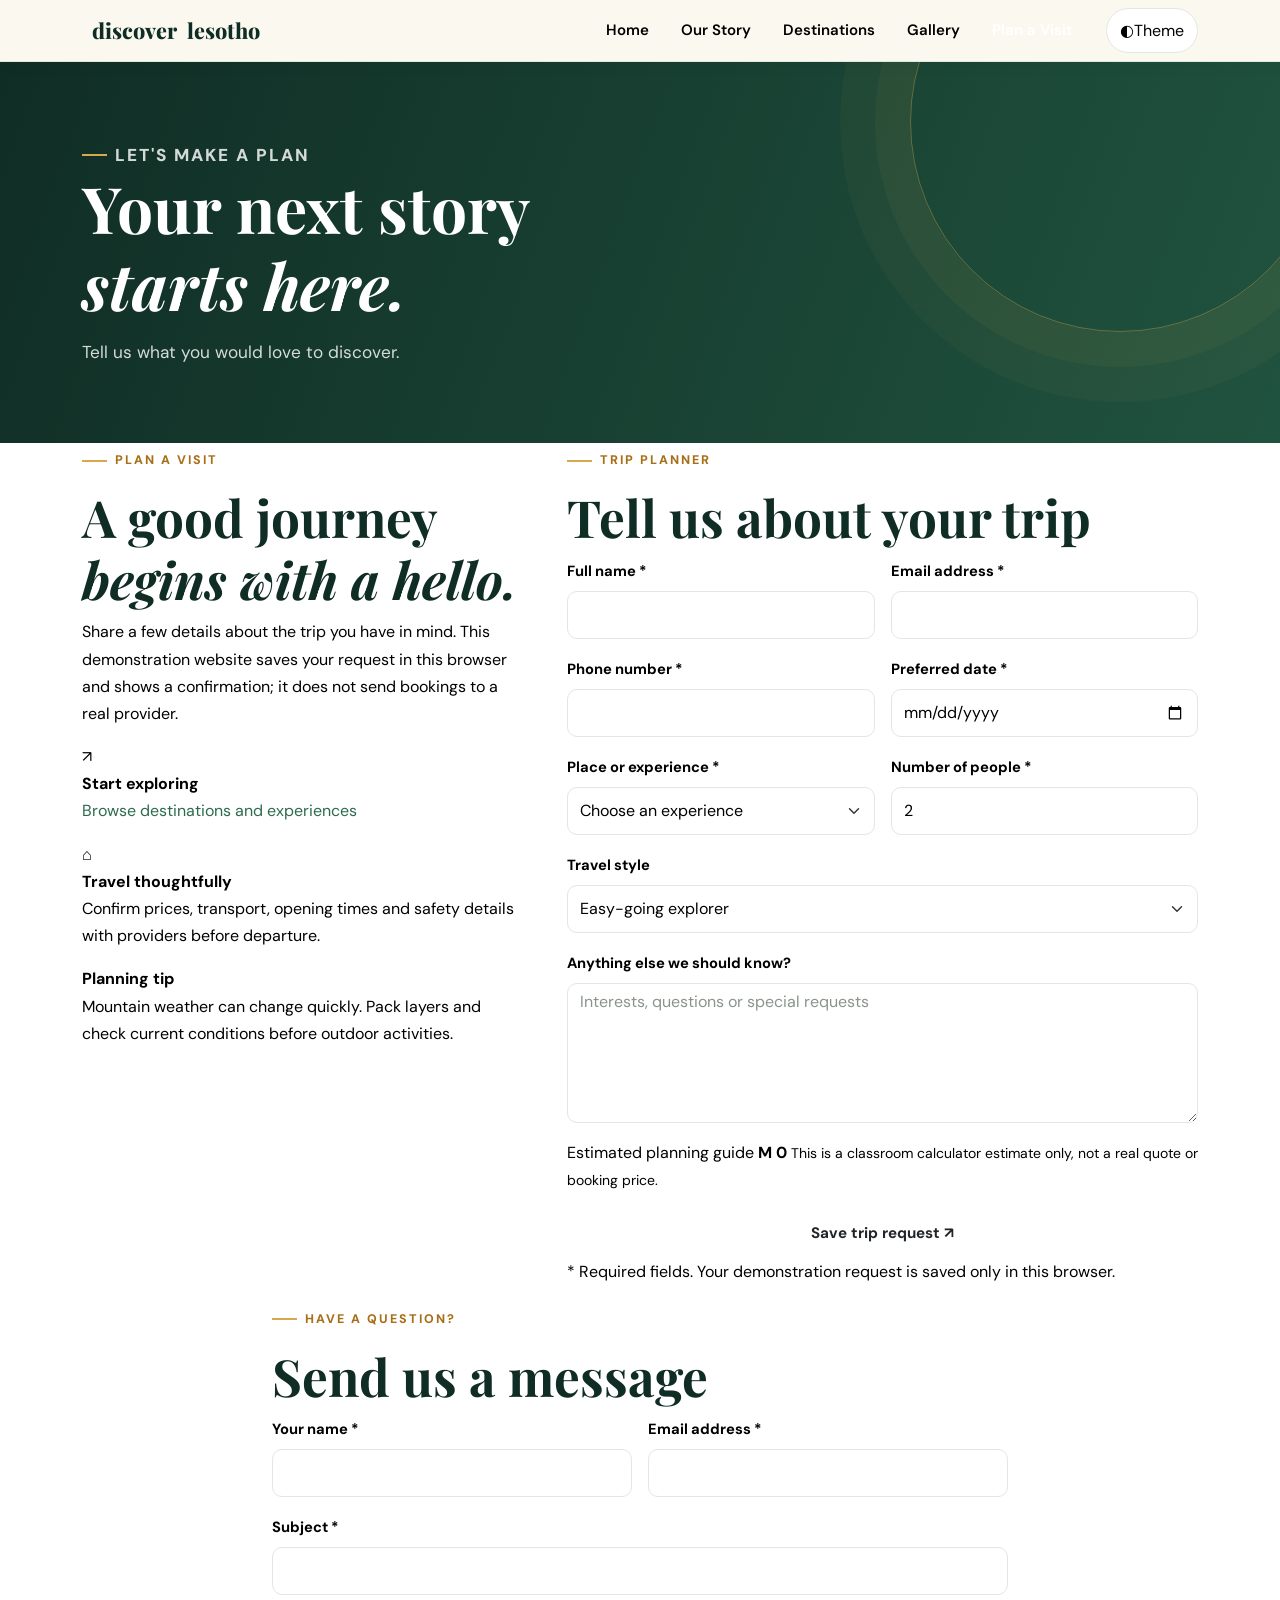
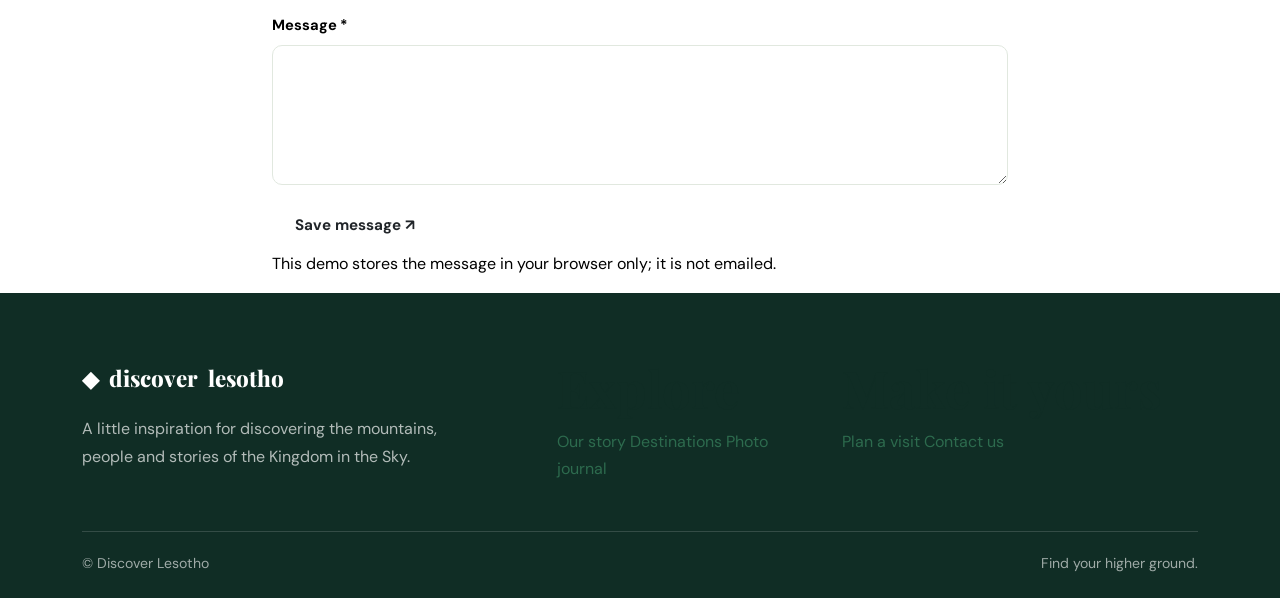
==== commit 3883677c: "Add files via upload" ====
--- a/contact.html
+++ b/contact.html
@@ -44,7 +44,7 @@
         <div class="container">
 
             <a class="navbar-brand brand-mark" href="index.html">
-                <span class="brand-symbol">◆</span>
+                <span class="brand-symbol"></span>
                 discover<span>lesotho</span>
             </a>
 
@@ -111,10 +111,10 @@
         </div>
     </nav>
 
-    <!-- Main Content -->
+    
     <main id="main-content">
 
-        <!-- Page Hero -->
+        
         <section class="page-hero contact-hero">
             <div class="container">
                 <p class="eyebrow light-eyebrow">
@@ -430,7 +430,7 @@
                                         ></textarea>
                                     </div>
 
-                                    <!-- Estimated Cost -->
+                                    
                                     <div class="col-12">
                                         <div class="estimate-box">
                                             <span>
@@ -449,7 +449,7 @@
                                         </div>
                                     </div>
 
-                                    <!-- Submit Trip Request -->
+                                    
                                     <div class="col-12">
                                         <button
                                             class="btn btn-forest w-100"
@@ -596,7 +596,7 @@
                                         </div>
                                     </div>
 
-                                    <!-- Submit Contact Message -->
+                                    
                                     <div class="col-12">
                                         <button
                                             class="btn btn-forest"
@@ -672,7 +672,7 @@
         </div>
     </footer>
 
-    <!-- Bootstrap JavaScript -->
+
     <script src="https://cdn.jsdelivr.net/npm/bootstrap@5.3.3/dist/js/bootstrap.bundle.min.js"></script>
 </body>
 </html>
--- a/css/style.css
+++ b/css/style.css
@@ -678,7 +678,7 @@
   box-shadow: 0 0 0 4px rgba(57, 132, 93, 0.13);
 }
 
-/* Category filter buttons */
+
 
 .destinations-section .filter-buttons {
   display: flex;
@@ -718,7 +718,7 @@
   outline-offset: 3px;
 }
 
-/* Result count */
+
 
 #results-count {
   margin: 0 0 25px;
@@ -760,7 +760,7 @@
   box-shadow: var(--shadow-md);
 }
 
-/* Destination photographs */
+
 
 #destination-grid .destination-card > img {
   display: block;
